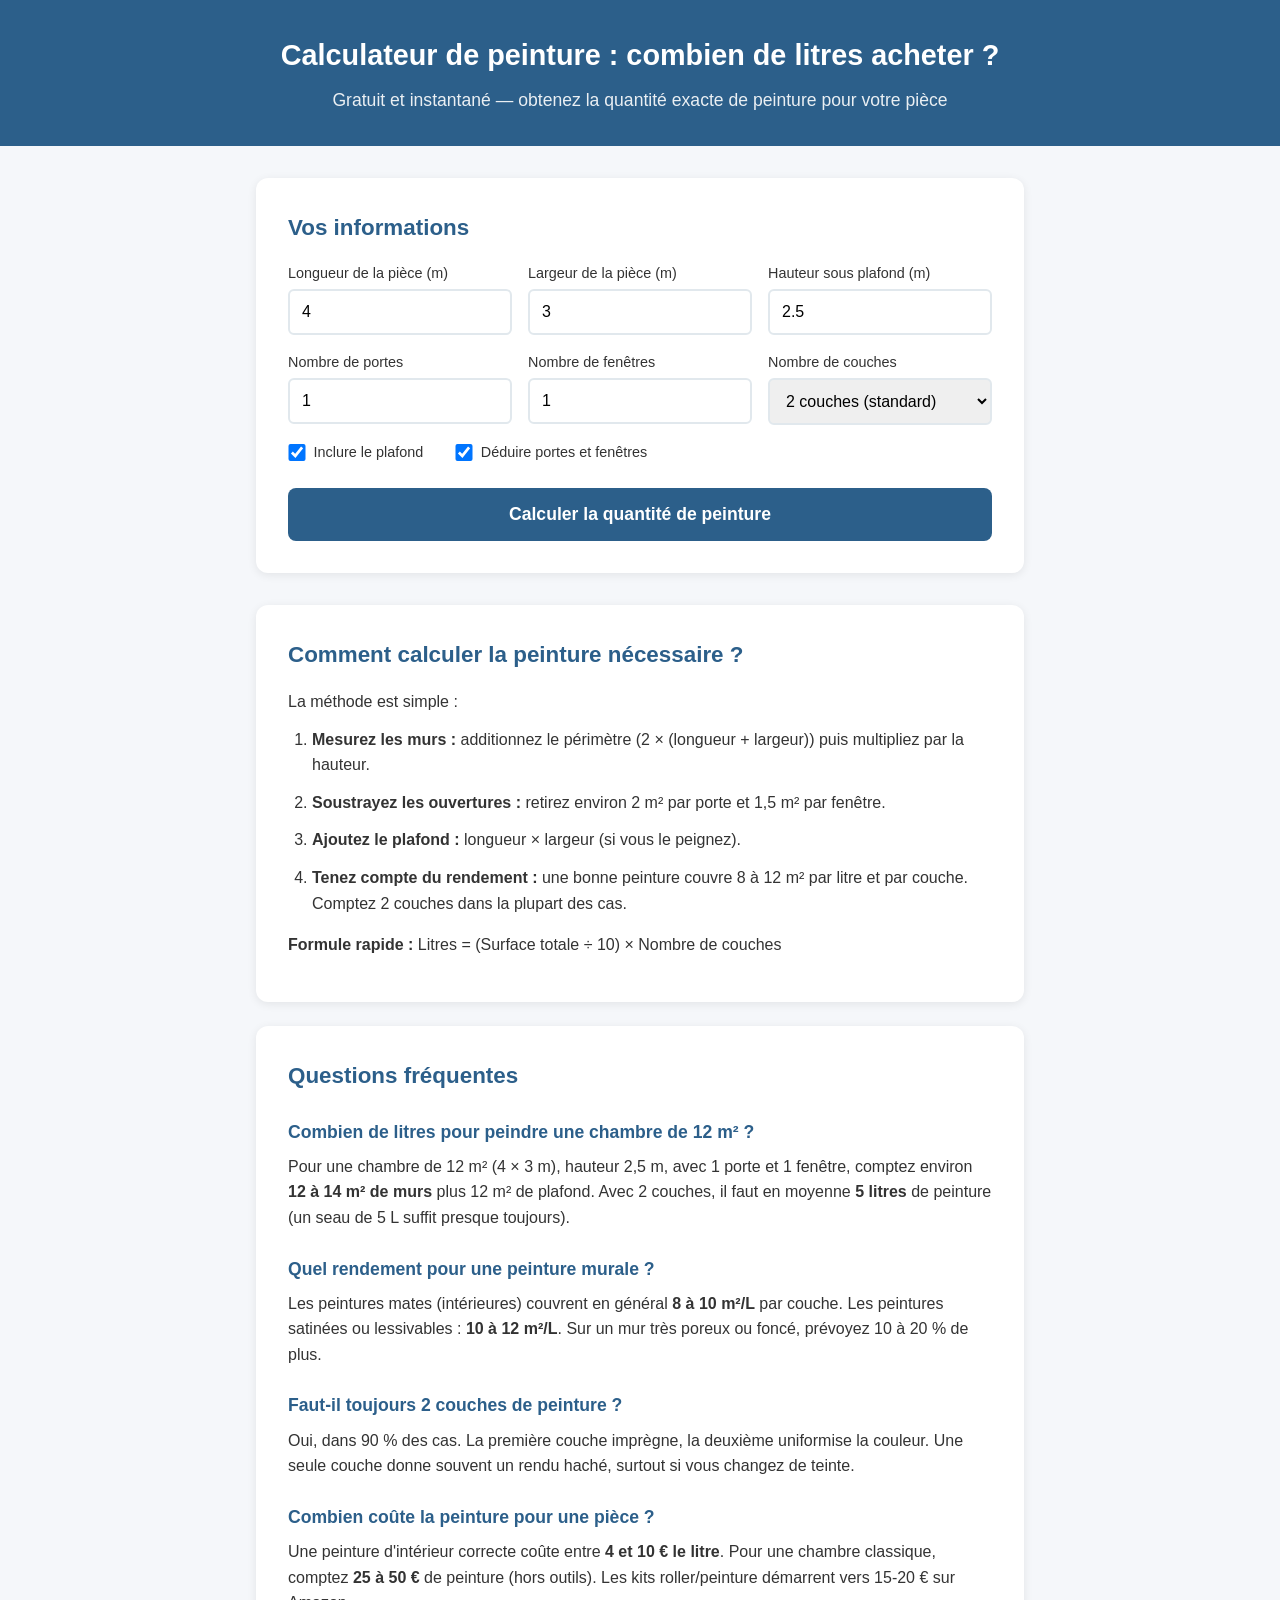
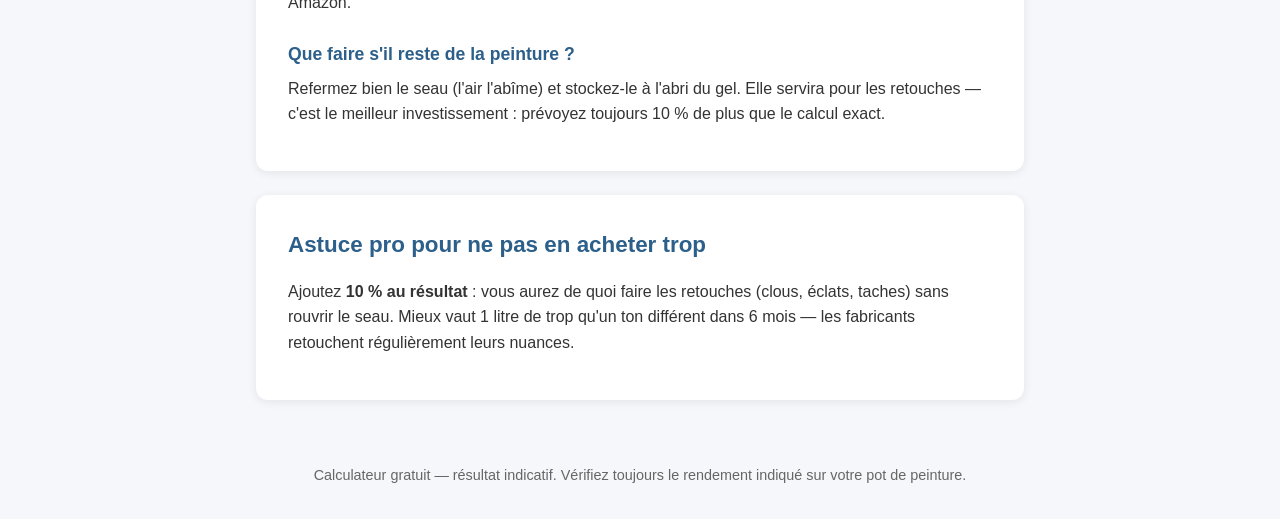
==== index.html @ b7f9f8f1 "Calculateur de peinture v1" ====
<!DOCTYPE html>
<html lang="fr">
<head>
    <meta charset="UTF-8">
    <meta name="viewport" content="width=device-width, initial-scale=1.0">
    <title>Calculateur de peinture : combien de litres pour votre pièce ?</title>
    <meta name="description" content="Calculateur gratuit : découvrez en 10 secondes combien de litres de peinture acheter pour repeindre vos murs et plafond. Formule, rendement et budget estimé.">
    <link rel="stylesheet" href="style.css">
</head>
<body>
    <header class="site-header">
        <div class="container">
            <h1>Calculateur de peinture : combien de litres acheter ?</h1>
            <p class="subtitle">Gratuit et instantané — obtenez la quantité exacte de peinture pour votre pièce</p>
        </div>
    </header>

    <main class="container">
        <section class="calculator-box">
            <h2>Vos informations</h2>
            <form id="paintForm">
                <div class="form-grid">
                    <label>
                        Longueur de la pièce (m)
                        <input type="number" id="length" min="0.1" step="0.1" value="4" required>
                    </label>
                    <label>
                        Largeur de la pièce (m)
                        <input type="number" id="width" min="0.1" step="0.1" value="3" required>
                    </label>
                    <label>
                        Hauteur sous plafond (m)
                        <input type="number" id="height" min="1" step="0.1" value="2.5" required>
                    </label>
                    <label>
                        Nombre de portes
                        <input type="number" id="doors" min="0" step="1" value="1">
                    </label>
                    <label>
                        Nombre de fenêtres
                        <input type="number" id="windows" min="0" step="1" value="1">
                    </label>
                    <label>
                        Nombre de couches
                        <select id="coats">
                            <option value="1">1 couche (rarement suffisant)</option>
                            <option value="2" selected>2 couches (standard)</option>
                            <option value="3">3 couches (murs très abîmés)</option>
                        </select>
                    </label>
                </div>
                <div class="checkbox-row">
                    <label>
                        <input type="checkbox" id="paintCeiling" checked>
                        Inclure le plafond
                    </label>
                    <label>
                        <input type="checkbox" id="skipOpenings" checked>
                        Déduire portes et fenêtres
                    </label>
                </div>
                <button type="submit">Calculer la quantité de peinture</button>
            </form>

            <div id="results" class="results" hidden>
                <h2>Résultat</h2>
                <div class="result-grid">
                    <div class="result-card">
                        <span class="result-label">Surface à peindre</span>
                        <span class="result-value" id="surfaceOut"></span>
                    </div>
                    <div class="result-card">
                        <span class="result-label">Peinture nécessaire</span>
                        <span class="result-value" id="litersOut"></span>
                    </div>
                    <div class="result-card">
                        <span class="result-label">Budget estimé</span>
                        <span class="result-value" id="budgetOut"></span>
                    </div>
                </div>
                <p class="result-tip" id="tipOut"></p>
                <div class="buy-links">
                    <a href="https://www.amazon.fr/s?k=peinture+murale+blanche&tag=techiaactu21-21" target="_blank" rel="noopener">Voir les peintures sur Amazon</a>
                    <a href="https://www.amazon.fr/s?k=kit+peinture+roller&tag=techiaactu21-21" target="_blank" rel="noopener">Voir les kits roller/peinture</a>
                </div>
            </div>
        </section>

        <section class="content-box">
            <h2>Comment calculer la peinture nécessaire ?</h2>
            <p>La méthode est simple :</p>
            <ol>
                <li><strong>Mesurez les murs :</strong> additionnez le périmètre (2 × (longueur + largeur)) puis multipliez par la hauteur.</li>
                <li><strong>Soustrayez les ouvertures :</strong> retirez environ 2 m² par porte et 1,5 m² par fenêtre.</li>
                <li><strong>Ajoutez le plafond :</strong> longueur × largeur (si vous le peignez).</li>
                <li><strong>Tenez compte du rendement :</strong> une bonne peinture couvre 8 à 12 m² par litre et par couche. Comptez 2 couches dans la plupart des cas.</li>
            </ol>
            <p><strong>Formule rapide :</strong> Litres = (Surface totale ÷ 10) × Nombre de couches</p>
        </section>

        <section class="content-box faq">
            <h2>Questions fréquentes</h2>

            <h3>Combien de litres pour peindre une chambre de 12 m² ?</h3>
            <p>Pour une chambre de 12 m² (4 × 3 m), hauteur 2,5 m, avec 1 porte et 1 fenêtre, comptez environ <strong>12 à 14 m² de murs</strong> plus 12 m² de plafond. Avec 2 couches, il faut en moyenne <strong>5 litres</strong> de peinture (un seau de 5 L suffit presque toujours).</p>

            <h3>Quel rendement pour une peinture murale ?</h3>
            <p>Les peintures mates (intérieures) couvrent en général <strong>8 à 10 m²/L</strong> par couche. Les peintures satinées ou lessivables : <strong>10 à 12 m²/L</strong>. Sur un mur très poreux ou foncé, prévoyez 10 à 20 % de plus.</p>

            <h3>Faut-il toujours 2 couches de peinture ?</h3>
            <p>Oui, dans 90 % des cas. La première couche imprègne, la deuxième uniformise la couleur. Une seule couche donne souvent un rendu haché, surtout si vous changez de teinte.</p>

            <h3>Combien coûte la peinture pour une pièce ?</h3>
            <p>Une peinture d'intérieur correcte coûte entre <strong>4 et 10 € le litre</strong>. Pour une chambre classique, comptez <strong>25 à 50 €</strong> de peinture (hors outils). Les kits roller/peinture démarrent vers 15-20 € sur Amazon.</p>

            <h3>Que faire s'il reste de la peinture ?</h3>
            <p>Refermez bien le seau (l'air l'abîme) et stockez-le à l'abri du gel. Elle servira pour les retouches — c'est le meilleur investissement : prévoyez toujours 10 % de plus que le calcul exact.</p>
        </section>

        <section class="content-box">
            <h2>Astuce pro pour ne pas en acheter trop</h2>
            <p>Ajoutez <strong>10 % au résultat</strong> : vous aurez de quoi faire les retouches (clous, éclats, taches) sans rouvrir le seau. Mieux vaut 1 litre de trop qu'un ton différent dans 6 mois — les fabricants retouchent régulièrement leurs nuances.</p>
        </section>
    </main>

    <footer class="site-footer">
        <div class="container">
            <p>Calculateur gratuit — résultat indicatif. Vérifiez toujours le rendement indiqué sur votre pot de peinture.</p>
        </div>
    </footer>

    <script src="script.js"></script>
</body>
</html>
---- style.css ----
* {
    box-sizing: border-box;
    margin: 0;
    padding: 0;
}

body {
    font-family: -apple-system, BlinkMacSystemFont, "Segoe UI", Roboto, sans-serif;
    line-height: 1.6;
    color: #333;
    background: #f5f7fa;
}

.container {
    max-width: 800px;
    margin: 0 auto;
    padding: 0 1rem;
}

.site-header {
    background: #2c5f8a;
    color: white;
    padding: 2rem 0;
    text-align: center;
}

h1 {
    font-size: 1.8rem;
    margin-bottom: 0.5rem;
}

.subtitle {
    opacity: 0.9;
    font-size: 1.1rem;
}

.calculator-box {
    background: white;
    border-radius: 12px;
    padding: 2rem;
    margin: 2rem auto;
    box-shadow: 0 2px 10px rgba(0,0,0,0.08);
}

h2 {
    color: #2c5f8a;
    margin-bottom: 1rem;
    font-size: 1.4rem;
}

.form-grid {
    display: grid;
    grid-template-columns: repeat(auto-fit, minmax(200px, 1fr));
    gap: 1rem;
    margin-bottom: 1rem;
}

label {
    display: flex;
    flex-direction: column;
    font-weight: 500;
    font-size: 0.9rem;
}

input, select {
    padding: 0.75rem;
    border: 2px solid #e1e8ed;
    border-radius: 6px;
    font-size: 1rem;
    margin-top: 0.25rem;
}

input:focus, select:focus {
    outline: none;
    border-color: #2c5f8a;
}

.checkbox-row {
    display: flex;
    gap: 2rem;
    margin-bottom: 1.5rem;
    flex-wrap: wrap;
}

.checkbox-row label {
    flex-direction: row;
    align-items: center;
    gap: 0.5rem;
    cursor: pointer;
}

.checkbox-row input {
    width: 1.1rem;
    height: 1.1rem;
    margin-top: 0;
}

button {
    background: #2c5f8a;
    color: white;
    border: none;
    padding: 1rem 2rem;
    font-size: 1.1rem;
    font-weight: 600;
    border-radius: 8px;
    cursor: pointer;
    width: 100%;
    transition: background 0.2s;
}

button:hover {
    background: #1e4a6e;
}

.results {
    margin-top: 2rem;
    padding-top: 2rem;
    border-top: 2px solid #e1e8ed;
}

.result-grid {
    display: grid;
    grid-template-columns: repeat(auto-fit, minmax(150px, 1fr));
    gap: 1rem;
    margin-bottom: 1rem;
}

.result-card {
    background: #f0f4f8;
    padding: 1.5rem;
    border-radius: 8px;
    text-align: center;
}

.result-label {
    display: block;
    font-size: 0.85rem;
    color: #666;
    margin-bottom: 0.5rem;
}

.result-value {
    display: block;
    font-size: 1.5rem;
    font-weight: 700;
    color: #2c5f8a;
}

.result-tip {
    background: #fff3cd;
    padding: 1rem;
    border-radius: 6px;
    margin-bottom: 1rem;
    font-size: 0.95rem;
}

.buy-links {
    display: flex;
    gap: 1rem;
    flex-wrap: wrap;
    margin-top: 1rem;
}

.buy-links a {
    flex: 1;
    min-width: 200px;
    background: #ff9900;
    color: #333;
    text-decoration: none;
    padding: 0.75rem;
    border-radius: 6px;
    text-align: center;
    font-weight: 600;
    font-size: 0.9rem;
}

.buy-links a:hover {
    background: #e68a00;
}

.content-box {
    background: white;
    border-radius: 12px;
    padding: 2rem;
    margin-bottom: 1.5rem;
    box-shadow: 0 2px 10px rgba(0,0,0,0.08);
}

.content-box p, .content-box li {
    margin-bottom: 0.75rem;
}

.content-box ol, .content-box ul {
    padding-left: 1.5rem;
    margin-bottom: 1rem;
}

.faq h3 {
    color: #2c5f8a;
    margin-top: 1.5rem;
    margin-bottom: 0.5rem;
    font-size: 1.1rem;
}

.site-footer {
    text-align: center;
    padding: 2rem;
    color: #666;
    font-size: 0.9rem;
    margin-top: 2rem;
}

@media (max-width: 600px) {
    h1 {
        font-size: 1.4rem;
    }
    
    .calculator-box, .content-box {
        padding: 1.5rem;
    }
    
    .checkbox-row {
        flex-direction: column;
        gap: 1rem;
    }
}
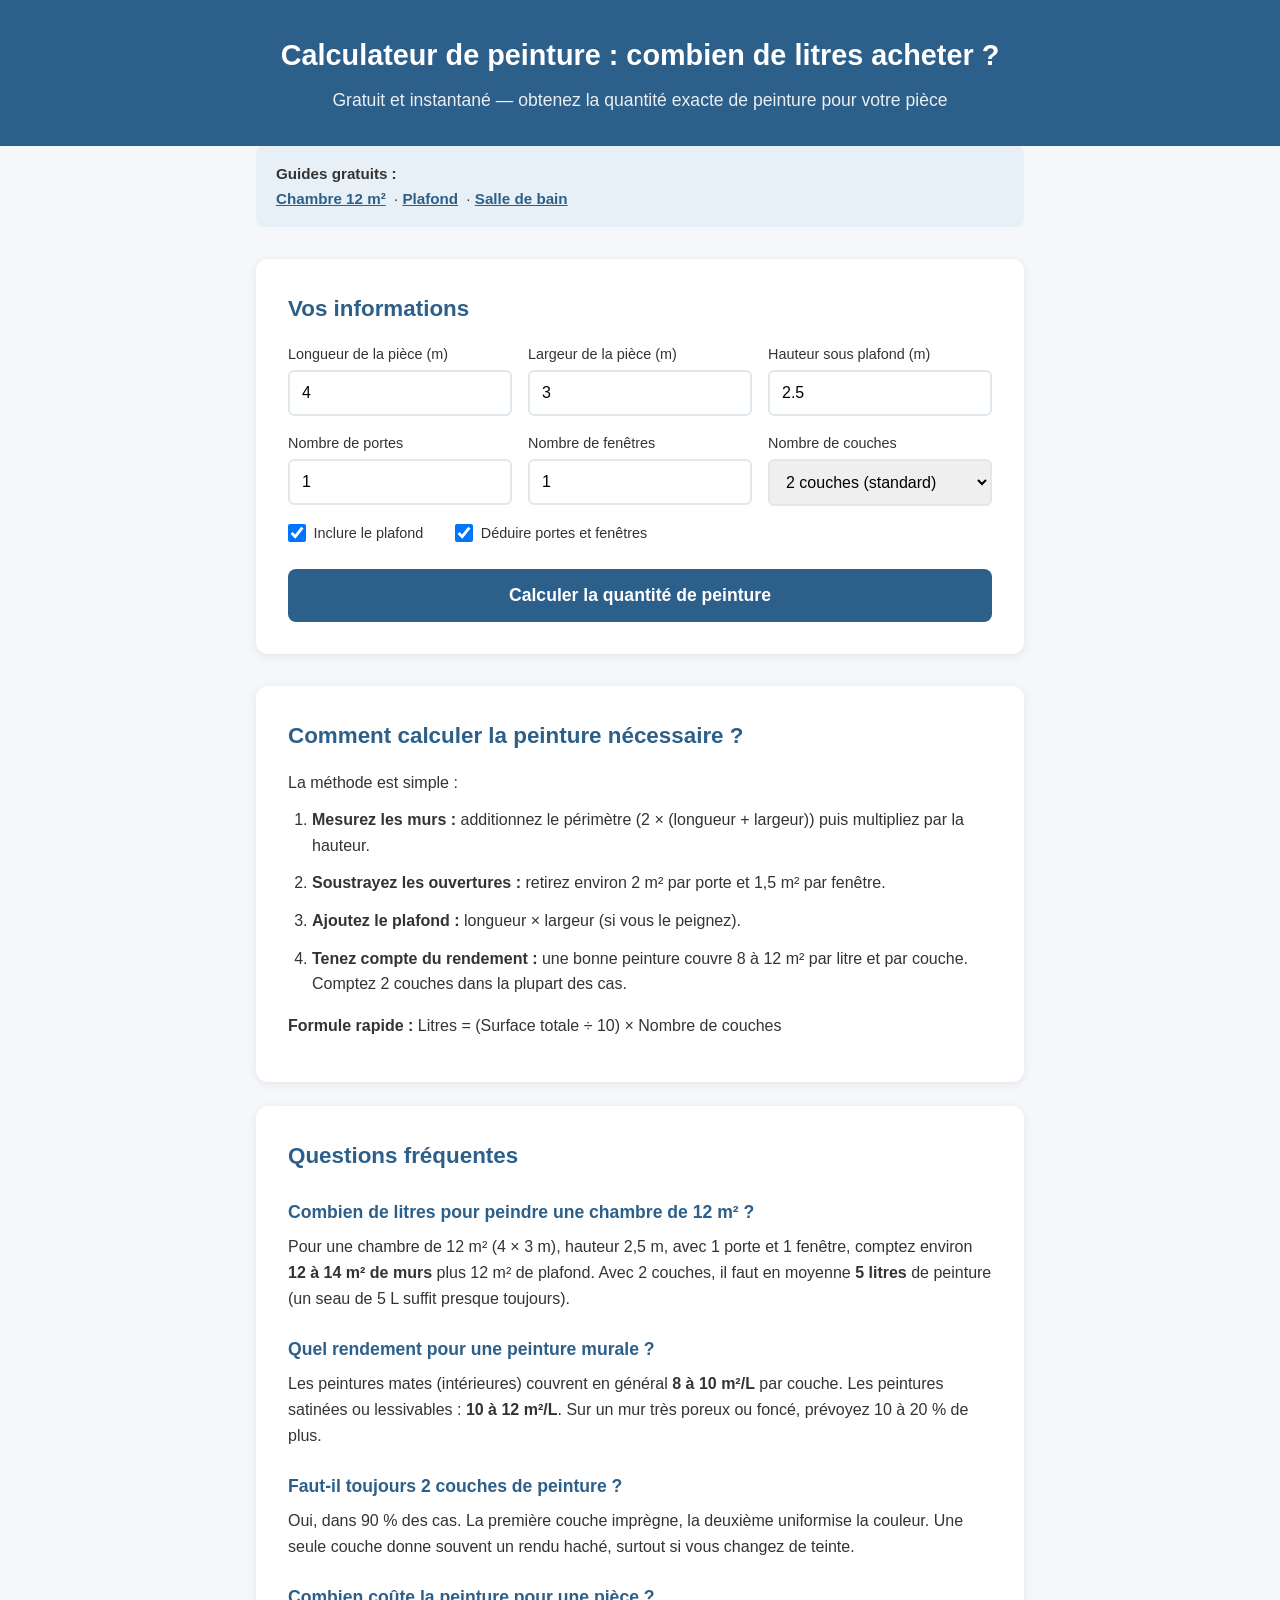
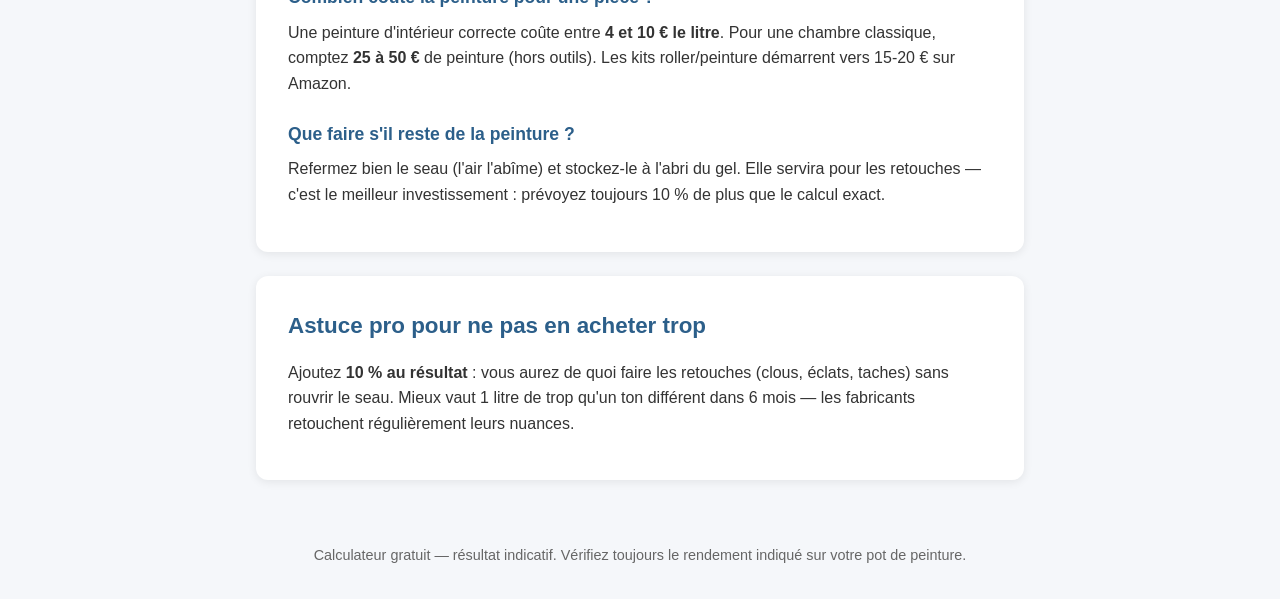
==== commit eaf4ab59: "3 articles SEO + navigation" ====
--- a/index.html
+++ b/index.html
@@ -16,6 +16,15 @@
     </header>
 
     <main class="container">
+        <nav class="articles-nav">
+            <p><strong>Guides gratuits :</strong></p>
+            <p>
+                <a href="chambre-12-m2.html">Chambre 12 m²</a> ·
+                <a href="peinture-plafond.html">Plafond</a> ·
+                <a href="peinture-salle-de-bain.html">Salle de bain</a>
+            </p>
+        </nav>
+
         <section class="calculator-box">
             <h2>Vos informations</h2>
             <form id="paintForm">
--- a/style.css
+++ b/style.css
@@ -208,6 +208,67 @@
     color: #666;
     font-size: 0.9rem;
     margin-top: 2rem;
+}
+
+.breadcrumb {
+    font-size: 0.9rem;
+    margin-bottom: 0.75rem;
+    opacity: 0.9;
+}
+
+.breadcrumb a {
+    color: white;
+}
+
+.articles-nav {
+    background: #e8f0f7;
+    border-radius: 8px;
+    padding: 1rem 1.25rem;
+    margin-bottom: 1.5rem;
+    font-size: 0.95rem;
+}
+
+.articles-nav a {
+    color: #2c5f8a;
+    font-weight: 600;
+    margin-right: 0.25rem;
+}
+
+.btn-link {
+    display: inline-block;
+    background: #2c5f8a;
+    color: white !important;
+    text-decoration: none;
+    padding: 0.8rem 1.4rem;
+    border-radius: 8px;
+    font-weight: 600;
+    margin-top: 0.5rem;
+}
+
+.btn-link:hover {
+    background: #1e4a6e;
+}
+
+.table {
+    width: 100%;
+    border-collapse: collapse;
+    margin: 1rem 0;
+    font-size: 0.95rem;
+}
+
+.table th, .table td {
+    border: 1px solid #e1e8ed;
+    padding: 0.65rem 0.75rem;
+    text-align: left;
+}
+
+.table th {
+    background: #2c5f8a;
+    color: white;
+}
+
+.table tr:nth-child(even) {
+    background: #f5f7fa;
 }
 
 @media (max-width: 600px) {
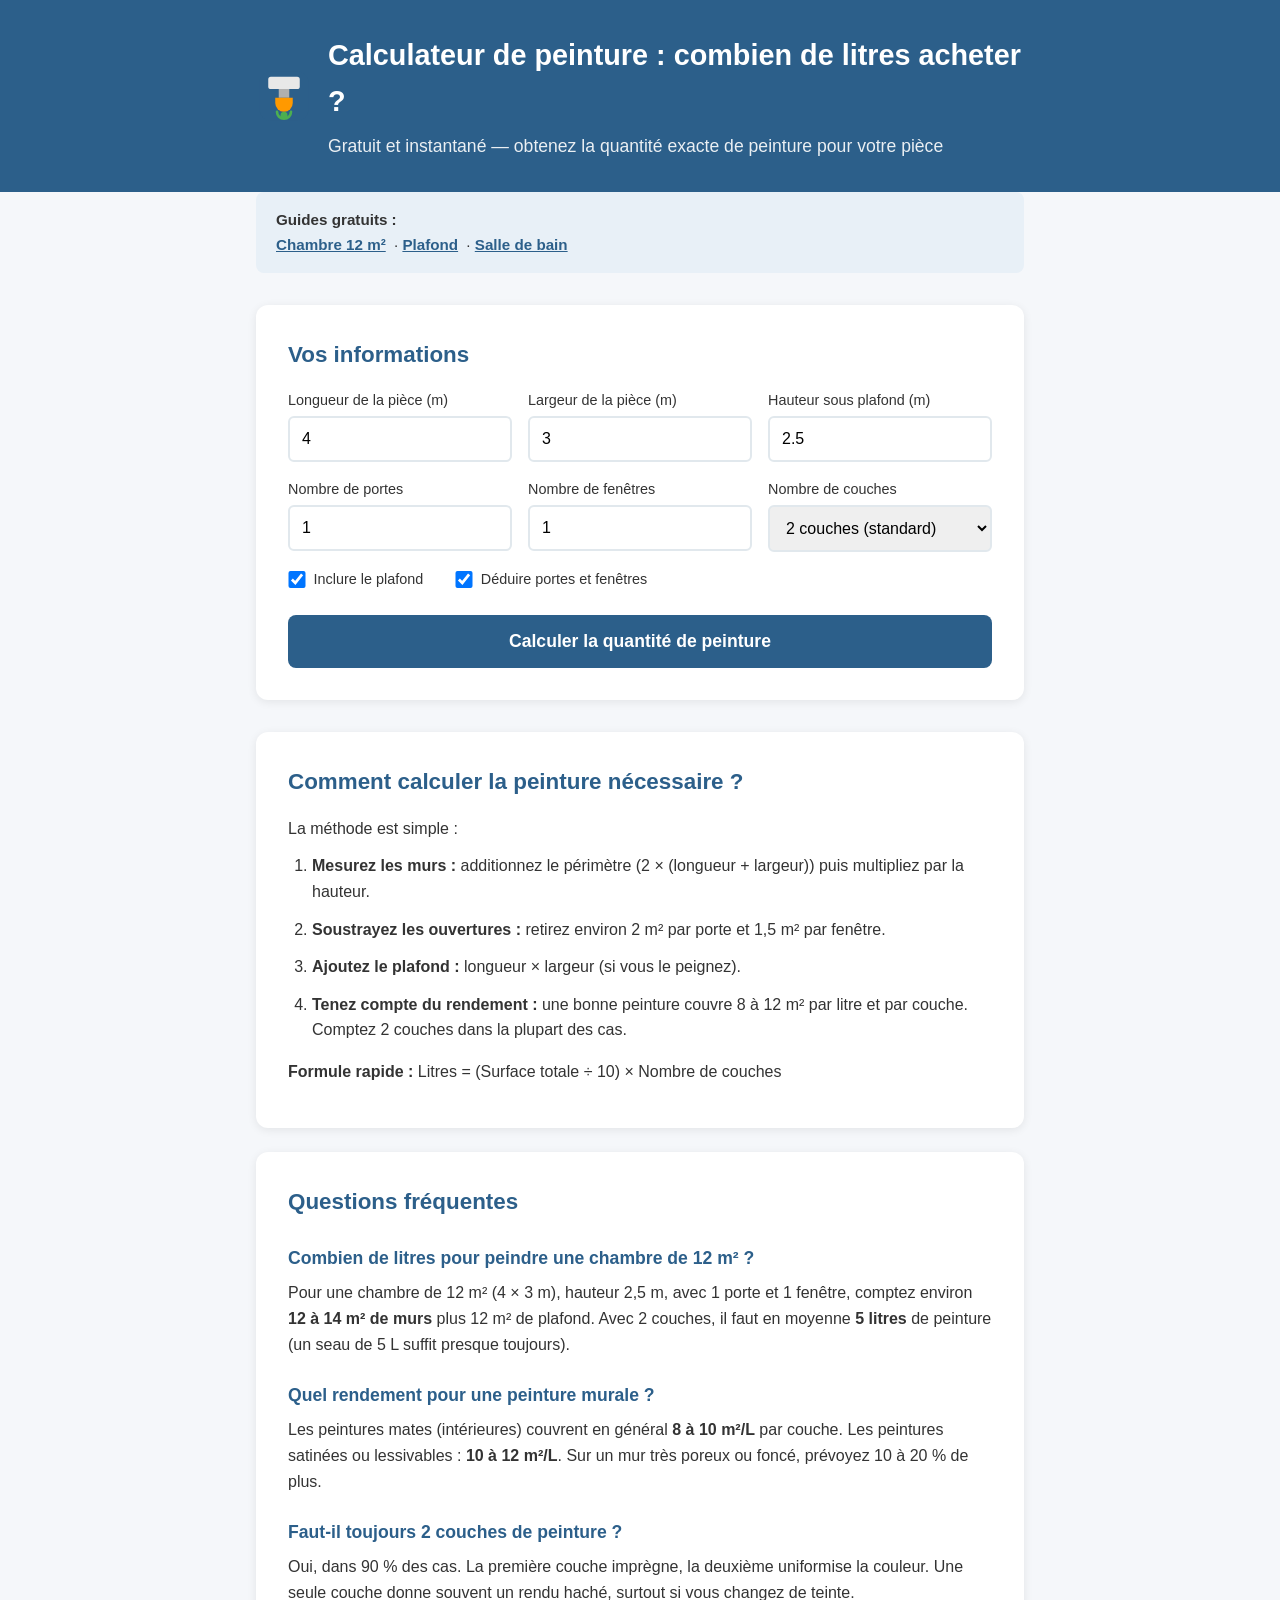
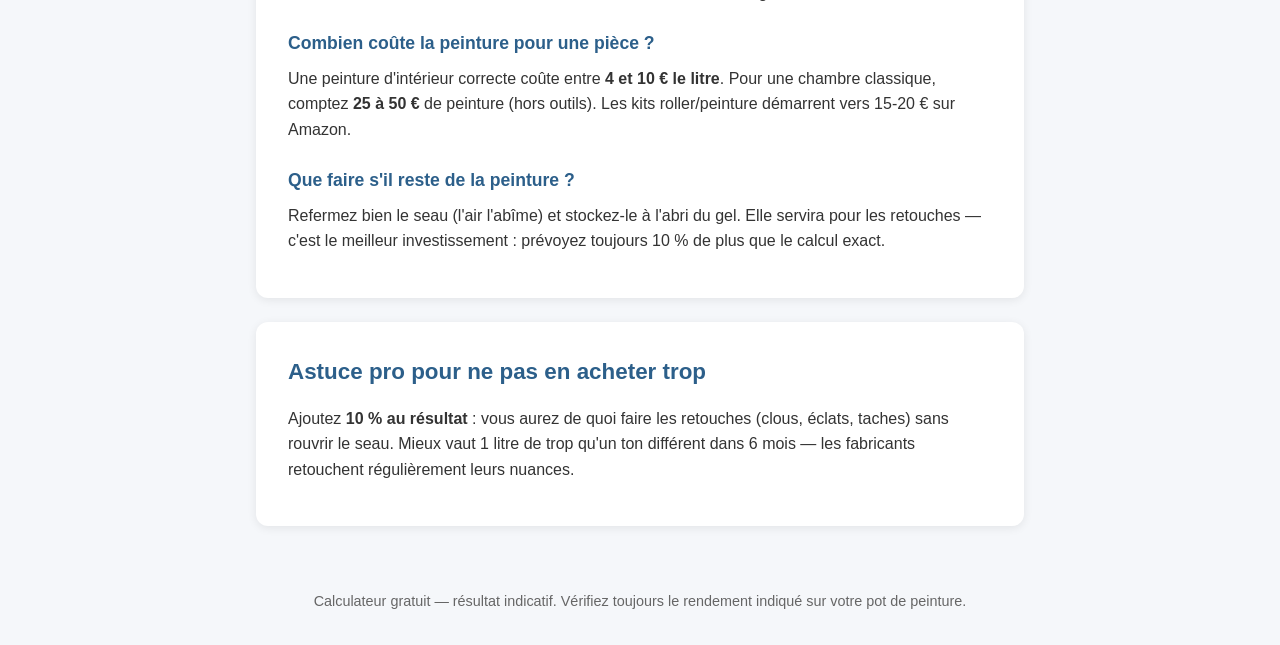
==== commit 67dccff8: "Logo site" ====
--- a/index.html
+++ b/index.html
@@ -9,9 +9,12 @@
 </head>
 <body>
     <header class="site-header">
-        <div class="container">
-            <h1>Calculateur de peinture : combien de litres acheter ?</h1>
-            <p class="subtitle">Gratuit et instantané — obtenez la quantité exacte de peinture pour votre pièce</p>
+        <div class="container header-flex">
+            <img src="logo.svg" alt="Logo Calcul Peinture" class="logo" width="56" height="56">
+            <div>
+                <h1>Calculateur de peinture : combien de litres acheter ?</h1>
+                <p class="subtitle">Gratuit et instantané — obtenez la quantité exacte de peinture pour votre pièce</p>
+            </div>
         </div>
     </header>
 
--- a/style.css
+++ b/style.css
@@ -22,6 +22,19 @@
     color: white;
     padding: 2rem 0;
     text-align: center;
+}
+
+.header-flex {
+    display: flex;
+    align-items: center;
+    justify-content: center;
+    gap: 1rem;
+    text-align: left;
+}
+
+.logo {
+    flex-shrink: 0;
+    border-radius: 12px;
 }
 
 h1 {
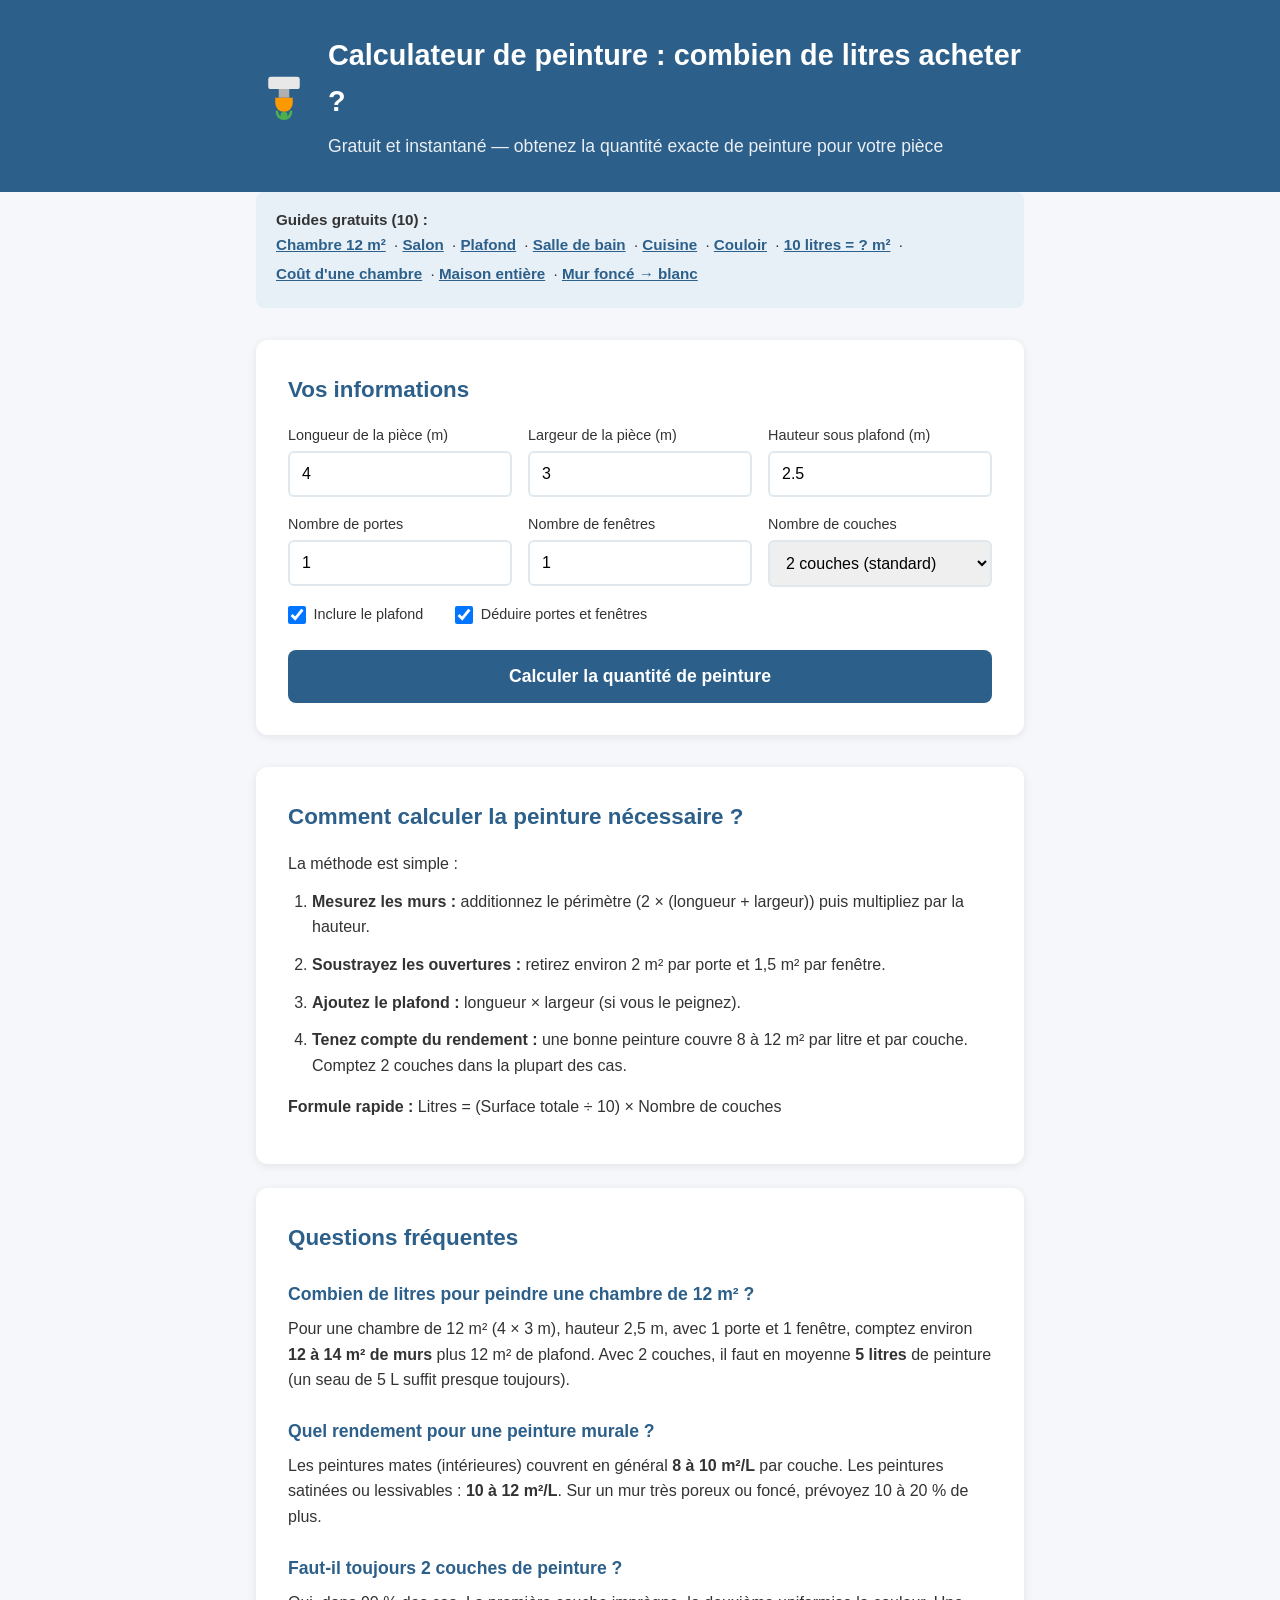
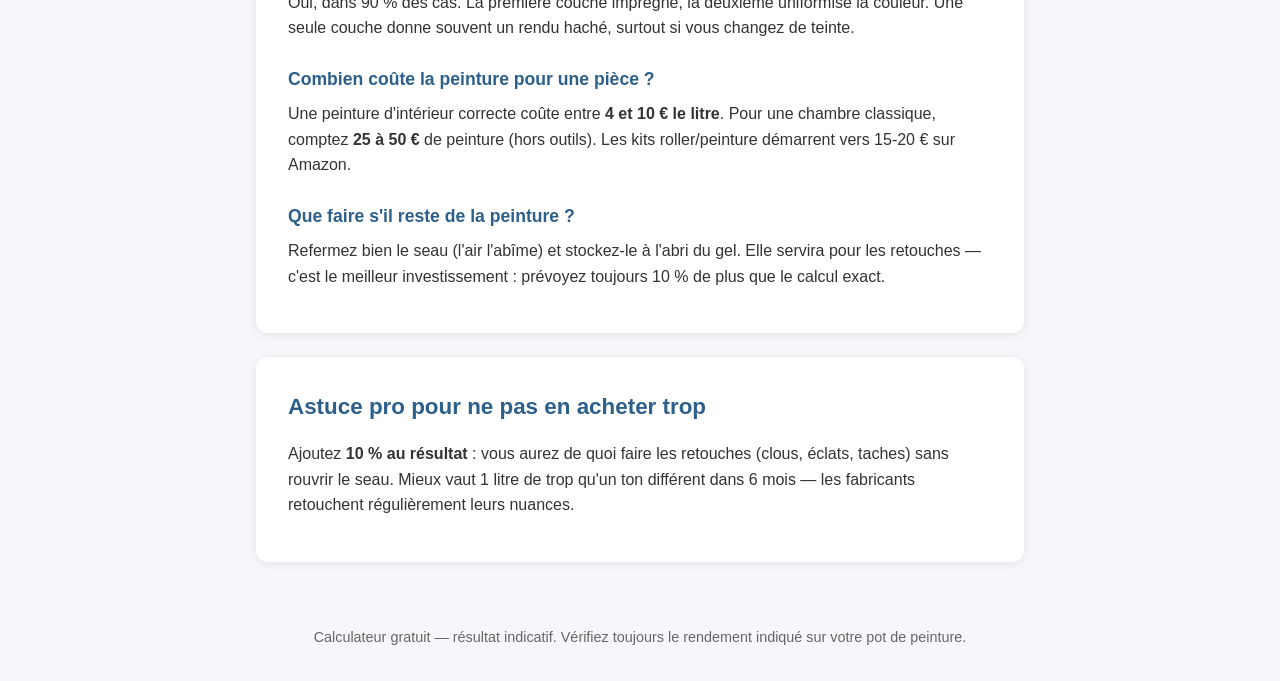
==== commit f17a151d: "7 nouveaux articles SEO + sitemap" ====
--- a/index.html
+++ b/index.html
@@ -20,11 +20,18 @@
 
     <main class="container">
         <nav class="articles-nav">
-            <p><strong>Guides gratuits :</strong></p>
+            <p><strong>Guides gratuits (10) :</strong></p>
             <p>
                 <a href="chambre-12-m2.html">Chambre 12 m²</a> ·
+                <a href="peinture-salon.html">Salon</a> ·
                 <a href="peinture-plafond.html">Plafond</a> ·
-                <a href="peinture-salle-de-bain.html">Salle de bain</a>
+                <a href="peinture-salle-de-bain.html">Salle de bain</a> ·
+                <a href="peinture-cuisine.html">Cuisine</a> ·
+                <a href="peinture-couloir.html">Couloir</a> ·
+                <a href="10-litres-peinture.html">10 litres = ? m²</a> ·
+                <a href="cout-peinture-chambre.html">Coût d'une chambre</a> ·
+                <a href="peinture-maison-entiere.html">Maison entière</a> ·
+                <a href="peintre-mur-fonce-blanc.html">Mur foncé → blanc</a>
             </p>
         </nav>
 
--- a/style.css
+++ b/style.css
@@ -245,6 +245,8 @@
     color: #2c5f8a;
     font-weight: 600;
     margin-right: 0.25rem;
+    display: inline-block;
+    margin-bottom: 0.35rem;
 }
 
 .btn-link {
@@ -282,6 +284,10 @@
 
 .table tr:nth-child(even) {
     background: #f5f7fa;
+}
+
+.content-box a {
+    color: #2c5f8a;
 }
 
 @media (max-width: 600px) {
